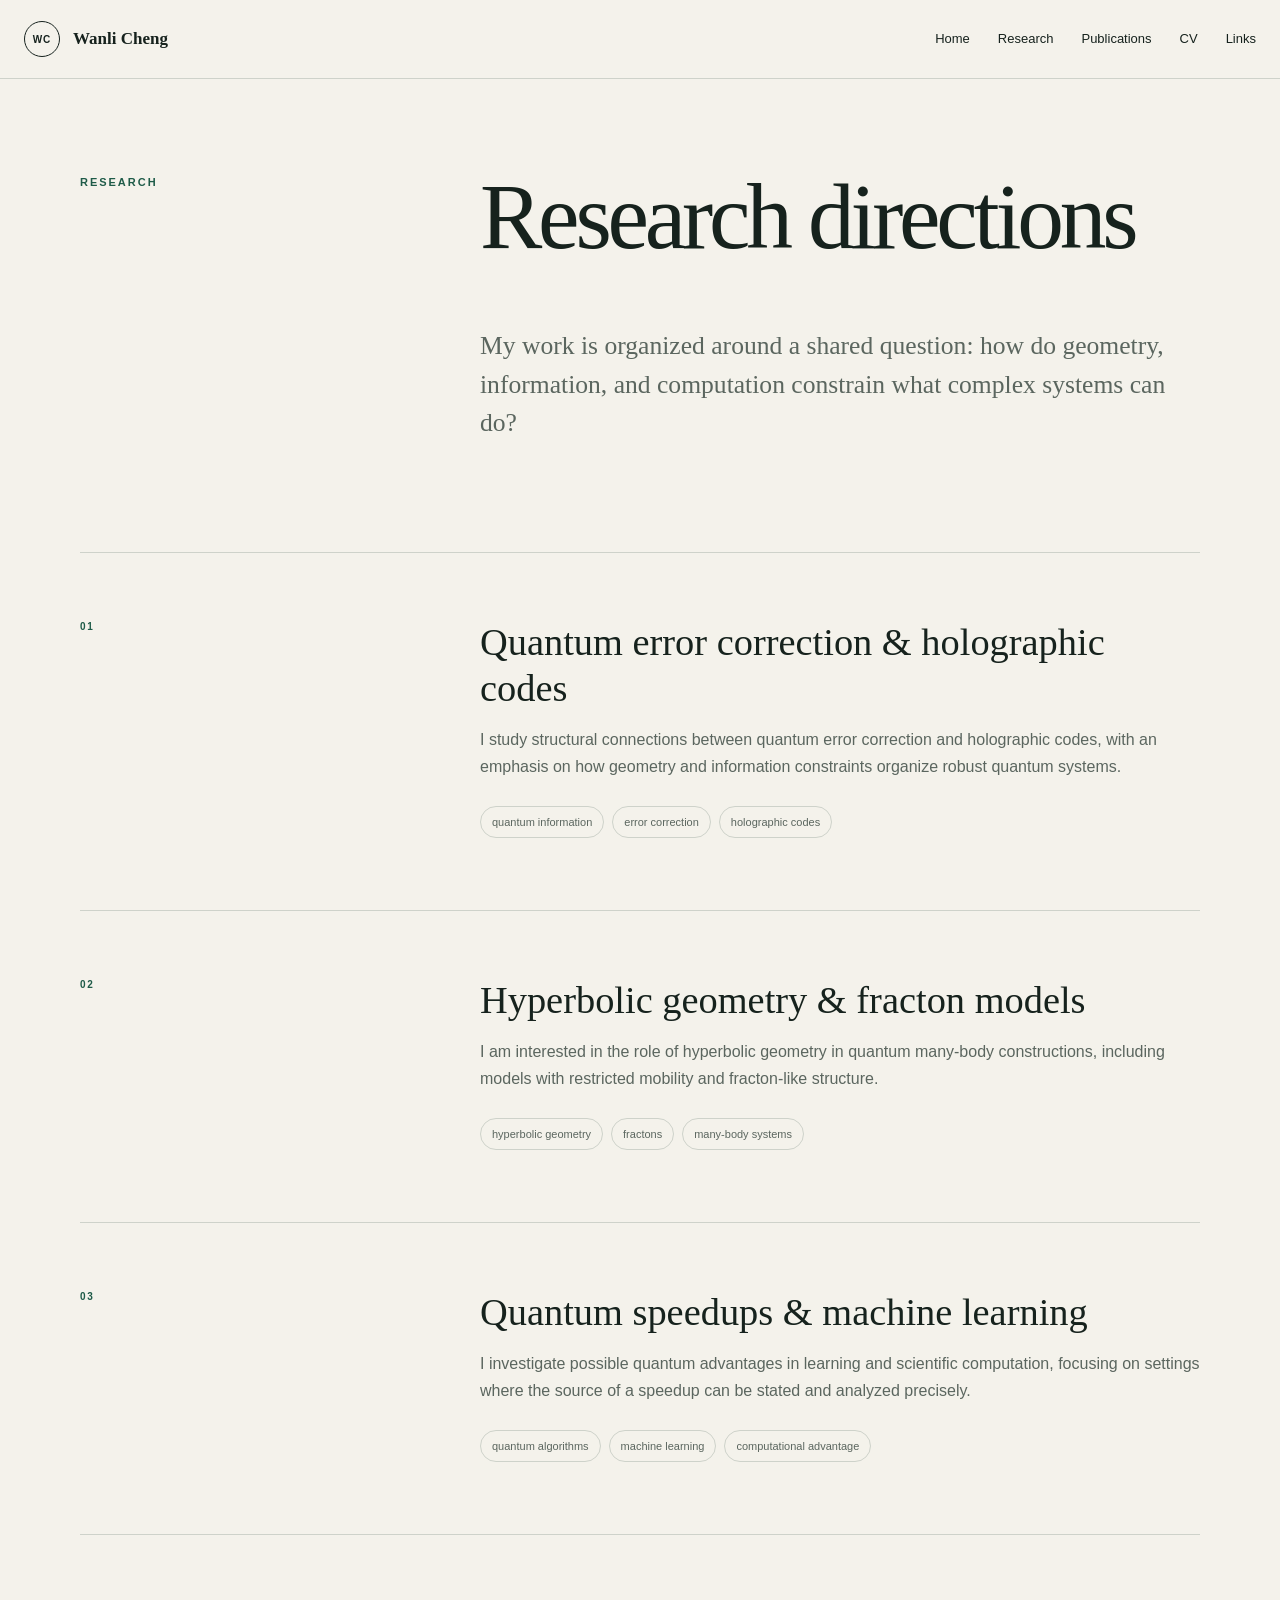
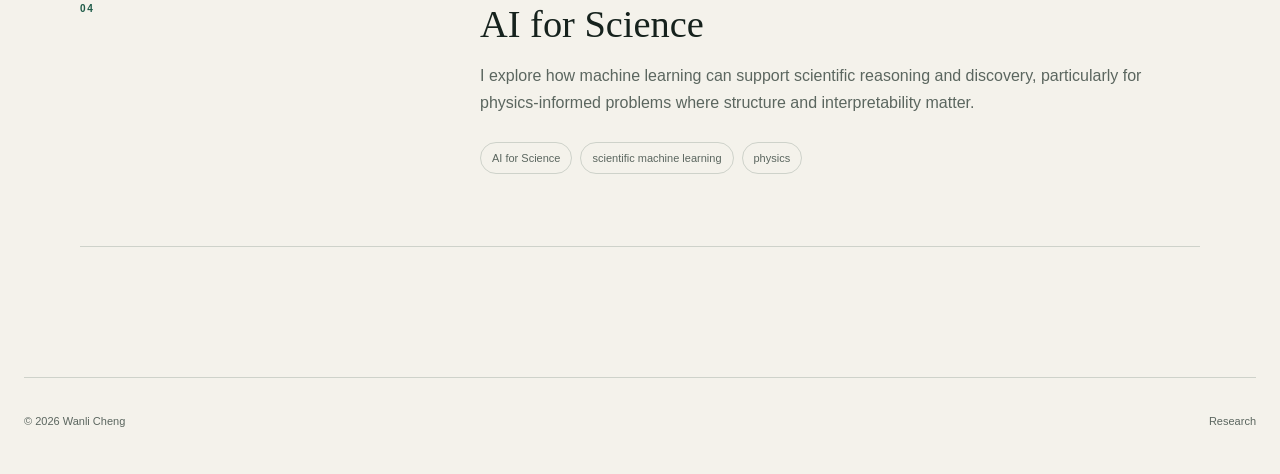
==== github-pages/research/index.html @ 95f1e046 "Initial academic website" ====
<!doctype html><html lang="en"><head><meta charset="utf-8"><meta name="viewport" content="width=device-width,initial-scale=1"><title>Research | Wanli Cheng</title><link rel="icon" href="../favicon.svg"><link rel="stylesheet" href="../style.css"></head><body><header class="header"><div class="nav"><a class="brand" href="../"><span>WC</span><b>Wanli Cheng</b></a><nav><a href="../">Home</a><a href="./">Research</a><a href="../publications/">Publications</a><a href="../cv/">CV</a><a href="../links/">Links</a></nav></div></header><main class="page shell"><section class="intro"><p class="eyebrow">Research</p><h1>Research directions</h1><p class="lede">My work is organized around a shared question: how do geometry, information, and computation constrain what complex systems can do?</p></section>
<article class="record"><span class="number">01</span><div><h2>Quantum error correction &amp; holographic codes</h2><p>I study structural connections between quantum error correction and holographic codes, with an emphasis on how geometry and information constraints organize robust quantum systems.</p><ul class="tags"><li>quantum information</li><li>error correction</li><li>holographic codes</li></ul></div></article>
<article class="record"><span class="number">02</span><div><h2>Hyperbolic geometry &amp; fracton models</h2><p>I am interested in the role of hyperbolic geometry in quantum many-body constructions, including models with restricted mobility and fracton-like structure.</p><ul class="tags"><li>hyperbolic geometry</li><li>fractons</li><li>many-body systems</li></ul></div></article>
<article class="record"><span class="number">03</span><div><h2>Quantum speedups &amp; machine learning</h2><p>I investigate possible quantum advantages in learning and scientific computation, focusing on settings where the source of a speedup can be stated and analyzed precisely.</p><ul class="tags"><li>quantum algorithms</li><li>machine learning</li><li>computational advantage</li></ul></div></article>
<article class="record"><span class="number">04</span><div><h2>AI for Science</h2><p>I explore how machine learning can support scientific reasoning and discovery, particularly for physics-informed problems where structure and interpretability matter.</p><ul class="tags"><li>AI for Science</li><li>scientific machine learning</li><li>physics</li></ul></div></article></main><footer class="footer"><span>© 2026 Wanli Cheng</span><span>Research</span></footer></body></html>
---- github-pages/style.css ----
:root{--paper:#f4f2eb;--ink:#16221d;--muted:#5b665f;--line:#ced2ca;--accent:#1e5b48;--soft:#dce7df}*{box-sizing:border-box}html{scroll-behavior:smooth}body{margin:0;background:var(--paper);color:var(--ink);font:16px/1.65 Arial,Helvetica,sans-serif;-webkit-font-smoothing:antialiased}a{color:inherit;text-decoration:none}.shell{width:min(1120px,calc(100% - 48px));margin:auto}.eyebrow{margin:0 0 18px;color:var(--accent);font-size:11px;font-weight:700;letter-spacing:.18em;text-transform:uppercase}.header{border-bottom:1px solid var(--line);background:rgba(244,242,235,.95);position:sticky;top:0;z-index:10}.nav{width:min(1240px,calc(100% - 48px));min-height:78px;margin:auto;display:flex;align-items:center;justify-content:space-between;gap:40px}.brand{display:flex;align-items:center;gap:13px;font:700 17px Georgia,serif}.brand span{width:36px;height:36px;border:1px solid;border-radius:50%;display:grid;place-items:center;font:600 10px Arial;letter-spacing:.08em}.nav nav{display:flex;gap:28px;font-size:13px}.nav nav a:hover{color:var(--accent)}.hero{min-height:680px;display:grid;grid-template-columns:1.5fr .65fr;gap:88px;align-items:center;padding:88px 0 100px}.hero h1,.intro h1{margin:0;font:400 clamp(64px,8.4vw,118px)/.95 Georgia,serif;letter-spacing:-.045em}.hero h1 small{display:block;margin-top:18px;font:400 20px Arial;letter-spacing:.24em}.role{margin:42px 0 0}.bio{max-width:690px;margin:24px 0 0;color:var(--muted);font:400 clamp(19px,2.1vw,27px)/1.5 Georgia,serif}.actions{display:flex;gap:28px;margin-top:34px}.arrow{color:var(--accent);font-size:13px;font-weight:700;letter-spacing:.05em;border-bottom:1px solid}.visual{align-self:stretch;border-left:1px solid var(--line);display:grid;place-items:center}.mark{width:270px;aspect-ratio:1;border:1px solid #1e5b4866;border-radius:50%;position:relative;background:radial-gradient(circle at center,var(--accent) 0 5px,transparent 6px),repeating-radial-gradient(circle at center,transparent 0 33px,#1e5b485c 34px,#1e5b485c 35px,transparent 36px 52px)}.mark:after,.mark:before{content:"";position:absolute;width:120%;height:1px;left:-10%;top:50%;background:#1e5b4866;transform:rotate(42deg)}.mark:after{transform:rotate(-42deg)}.section{border-top:1px solid var(--line);padding:94px 0 110px}.heading{display:grid;grid-template-columns:1fr 2fr;gap:40px}.heading h2,.notice h2{margin:0;font:400 clamp(36px,4.6vw,62px)/1.08 Georgia,serif;letter-spacing:-.035em}.grid{display:grid;grid-template-columns:1fr 1fr;margin-top:72px;border-top:1px solid var(--line);border-left:1px solid var(--line)}.card{min-height:250px;padding:30px 34px;border-right:1px solid var(--line);border-bottom:1px solid var(--line)}.card small,.number{color:var(--accent);font-size:10px;font-weight:700;letter-spacing:.16em}.card h3{margin:48px 0 16px;font:400 25px/1.25 Georgia,serif}.card p,.record p{color:var(--muted)}.footer{width:min(1240px,calc(100% - 48px));margin:auto;padding:34px 0 44px;border-top:1px solid var(--line);display:flex;justify-content:space-between;color:var(--muted);font-size:11px}.page{min-height:70vh;padding:94px 0 130px}.intro{display:grid;grid-template-columns:1fr 2fr;gap:40px;padding-bottom:84px;border-bottom:1px solid var(--line)}.intro h1{font-size:clamp(56px,7.3vw,98px)}.intro .lede{grid-column:2;color:var(--muted);font:400 clamp(20px,2vw,27px)/1.5 Georgia,serif}.record{display:grid;grid-template-columns:1fr 2fr;gap:40px;padding:66px 0 72px;border-bottom:1px solid var(--line)}.record h2{margin:0;font:400 clamp(28px,3vw,40px)/1.2 Georgia,serif}.tags{display:flex;flex-wrap:wrap;gap:8px;padding:0;margin:26px 0 0;list-style:none}.tags li{padding:6px 11px;border:1px solid var(--line);border-radius:20px;color:var(--muted);font-size:11px}.notice{margin-top:72px;padding:74px;background:var(--soft)}.notice p:last-child{max-width:680px;color:var(--muted)}.row{min-height:120px;border-bottom:1px solid var(--line);display:flex;justify-content:space-between;align-items:center;gap:30px}.row h2{margin:0;font:400 25px Georgia,serif}.row p{margin:5px 0 0;color:var(--muted)}.row>a{display:contents}.pending{color:var(--muted);font-size:10px;letter-spacing:.12em;text-transform:uppercase}@media(max-width:760px){.shell,.nav,.footer{width:calc(100% - 30px)}.brand b{display:none}.nav nav{gap:14px;font-size:11px;overflow:auto}.hero{grid-template-columns:1fr;gap:60px;min-height:auto}.visual{min-height:400px;border-left:0;border-top:1px solid var(--line)}.heading,.intro,.record{grid-template-columns:1fr}.intro .lede{grid-column:1}.grid{grid-template-columns:1fr}.notice{padding:42px 28px}.footer{flex-direction:column}}
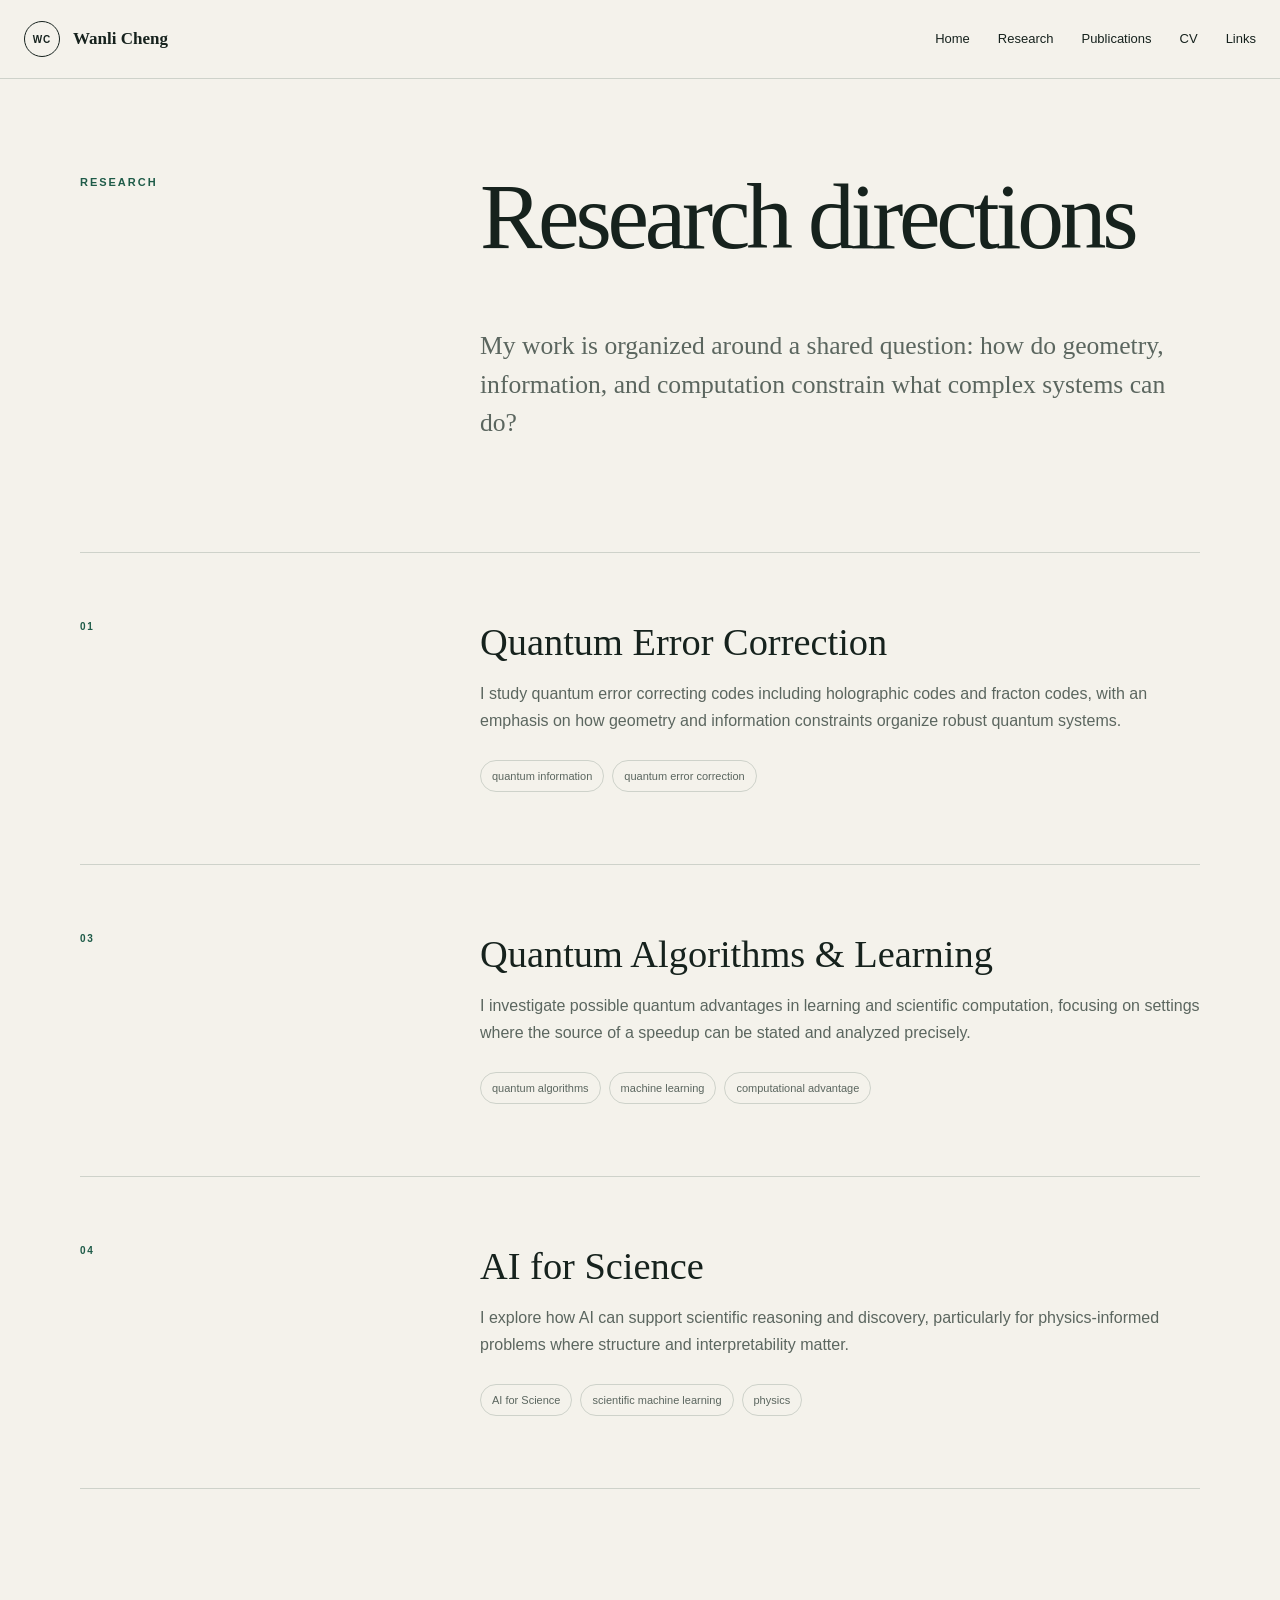
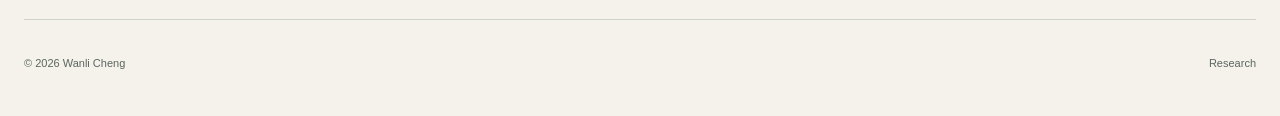
==== commit 646eb41a: "Revise research articles and their content Updated research articles with new titles and description" ====
--- a/github-pages/research/index.html
+++ b/github-pages/research/index.html
@@ -1,5 +1,4 @@
 <!doctype html><html lang="en"><head><meta charset="utf-8"><meta name="viewport" content="width=device-width,initial-scale=1"><title>Research | Wanli Cheng</title><link rel="icon" href="../favicon.svg"><link rel="stylesheet" href="../style.css"></head><body><header class="header"><div class="nav"><a class="brand" href="../"><span>WC</span><b>Wanli Cheng</b></a><nav><a href="../">Home</a><a href="./">Research</a><a href="../publications/">Publications</a><a href="../cv/">CV</a><a href="../links/">Links</a></nav></div></header><main class="page shell"><section class="intro"><p class="eyebrow">Research</p><h1>Research directions</h1><p class="lede">My work is organized around a shared question: how do geometry, information, and computation constrain what complex systems can do?</p></section>
-<article class="record"><span class="number">01</span><div><h2>Quantum error correction &amp; holographic codes</h2><p>I study structural connections between quantum error correction and holographic codes, with an emphasis on how geometry and information constraints organize robust quantum systems.</p><ul class="tags"><li>quantum information</li><li>error correction</li><li>holographic codes</li></ul></div></article>
-<article class="record"><span class="number">02</span><div><h2>Hyperbolic geometry &amp; fracton models</h2><p>I am interested in the role of hyperbolic geometry in quantum many-body constructions, including models with restricted mobility and fracton-like structure.</p><ul class="tags"><li>hyperbolic geometry</li><li>fractons</li><li>many-body systems</li></ul></div></article>
-<article class="record"><span class="number">03</span><div><h2>Quantum speedups &amp; machine learning</h2><p>I investigate possible quantum advantages in learning and scientific computation, focusing on settings where the source of a speedup can be stated and analyzed precisely.</p><ul class="tags"><li>quantum algorithms</li><li>machine learning</li><li>computational advantage</li></ul></div></article>
-<article class="record"><span class="number">04</span><div><h2>AI for Science</h2><p>I explore how machine learning can support scientific reasoning and discovery, particularly for physics-informed problems where structure and interpretability matter.</p><ul class="tags"><li>AI for Science</li><li>scientific machine learning</li><li>physics</li></ul></div></article></main><footer class="footer"><span>© 2026 Wanli Cheng</span><span>Research</span></footer></body></html>
+<article class="record"><span class="number">01</span><div><h2>Quantum Error Correction </h2><p>I study quantum error correcting codes including holographic codes and fracton codes, with an emphasis on how geometry and information constraints organize robust quantum systems.</p><ul class="tags"><li>quantum information</li><li>quantum error correction</li></ul></div></article>
+<article class="record"><span class="number">03</span><div><h2>Quantum Algorithms &amp; Learning</h2><p>I investigate possible quantum advantages in learning and scientific computation, focusing on settings where the source of a speedup can be stated and analyzed precisely.</p><ul class="tags"><li>quantum algorithms</li><li>machine learning</li><li>computational advantage</li></ul></div></article>
+<article class="record"><span class="number">04</span><div><h2>AI for Science</h2><p>I explore how AI can support scientific reasoning and discovery, particularly for physics-informed problems where structure and interpretability matter.</p><ul class="tags"><li>AI for Science</li><li>scientific machine learning</li><li>physics</li></ul></div></article></main><footer class="footer"><span>© 2026 Wanli Cheng</span><span>Research</span></footer></body></html>
